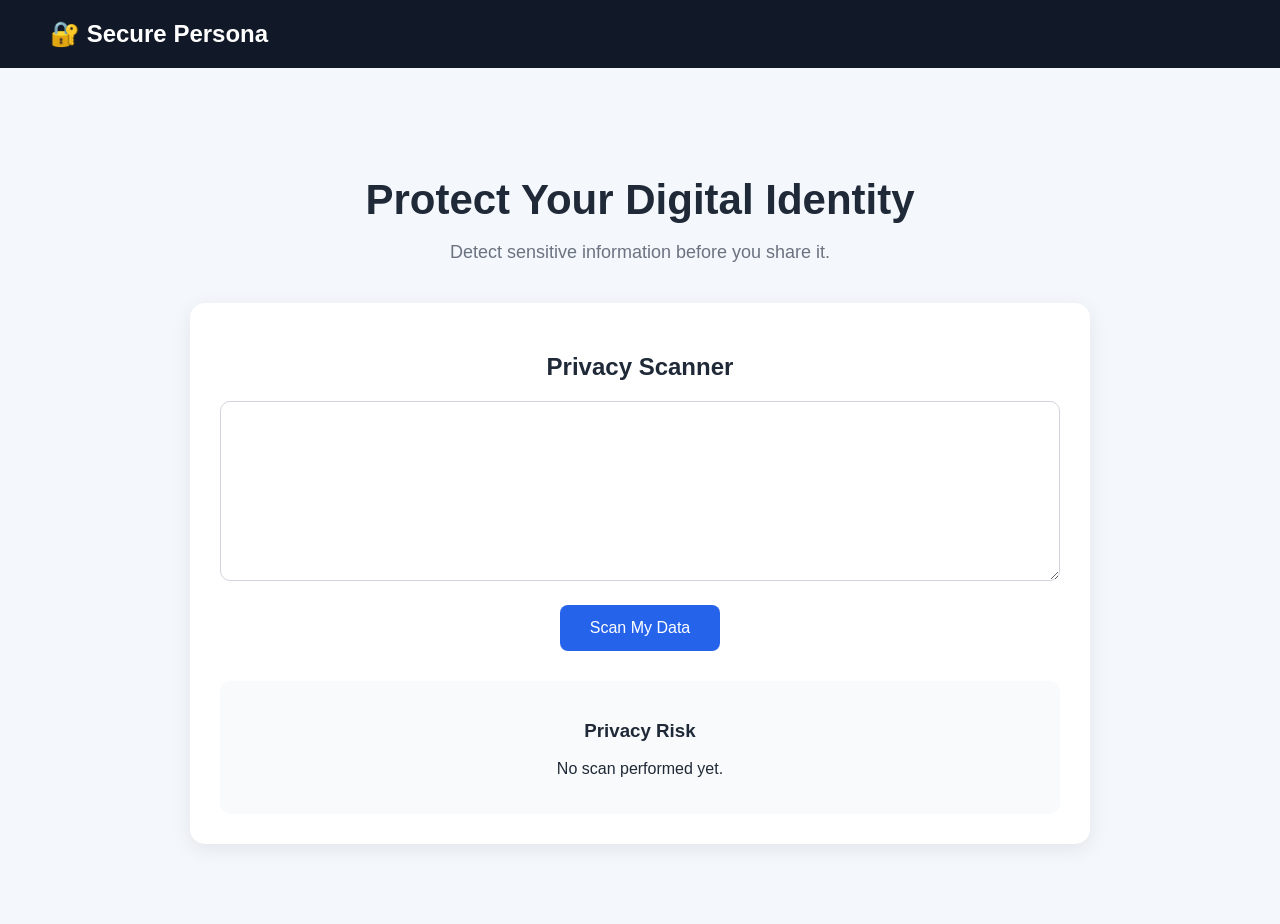
==== frontend/index.html @ 0c863239 "Initial project setup" ====
<!DOCTYPE html>
<html lang="en">
<head>
    <meta charset="UTF-8">
    <meta name="viewport" content="width=device-width, initial-scale=1.0">

    <title>Secure Persona</title>

    <style>
        body {
            margin: 0;
            font-family: Arial, sans-serif;
            background: #f4f7fb;
            color: #1f2937;
        }

        .navbar {
            background: #111827;
            color: white;
            padding: 20px 50px;
            font-size: 24px;
            font-weight: bold;
        }

        .container {
            max-width: 900px;
            margin: 60px auto;
            padding: 20px;
            text-align: center;
        }

        h1 {
            font-size: 42px;
            margin-bottom: 10px;
        }

        .subtitle {
            font-size: 18px;
            color: #6b7280;
            margin-bottom: 40px;
        }

        .scanner-box {
            background: white;
            padding: 30px;
            border-radius: 15px;
            box-shadow: 0 5px 20px rgba(0, 0, 0, 0.08);
        }

        textarea {
            width: 100%;
            height: 180px;
            padding: 15px;
            font-size: 16px;
            border: 1px solid #d1d5db;
            border-radius: 10px;
            resize: vertical;
            box-sizing: border-box;
        }

        button {
            margin-top: 20px;
            padding: 14px 30px;
            background: #2563eb;
            color: white;
            border: none;
            border-radius: 8px;
            font-size: 16px;
            cursor: pointer;
        }

        button:hover {
            background: #1d4ed8;
        }

        .result {
            margin-top: 30px;
            padding: 20px;
            background: #f9fafb;
            border-radius: 10px;
        }
    </style>
</head>

<body>

    <div class="navbar">
        🔐 Secure Persona
    </div>

    <div class="container">

        <h1>Protect Your Digital Identity</h1>

        <p class="subtitle">
            Detect sensitive information before you share it.
        </p>

        <div class="scanner-box">

            <h2>Privacy Scanner</h2>

            <textarea
                id="userText"
                placeholder="Enter text that you want to check...">
            </textarea>

            <br>

            <button onclick="scanText()">
                Scan My Data
            </button>

            <div class="result" id="result">
                <h3>Privacy Risk</h3>
                <p>No scan performed yet.</p>
            </div>

        </div>

    </div>

    <script>
        function scanText() {

            const text = document.getElementById("userText").value;

            if (text.trim() === "") {
                alert("Please enter some text first.");
                return;
            }

            document.getElementById("result").innerHTML = `
                <h3>Privacy Risk</h3>
                <p>Scanning your information...</p>
            `;
        }
    </script>

</body>
</html>
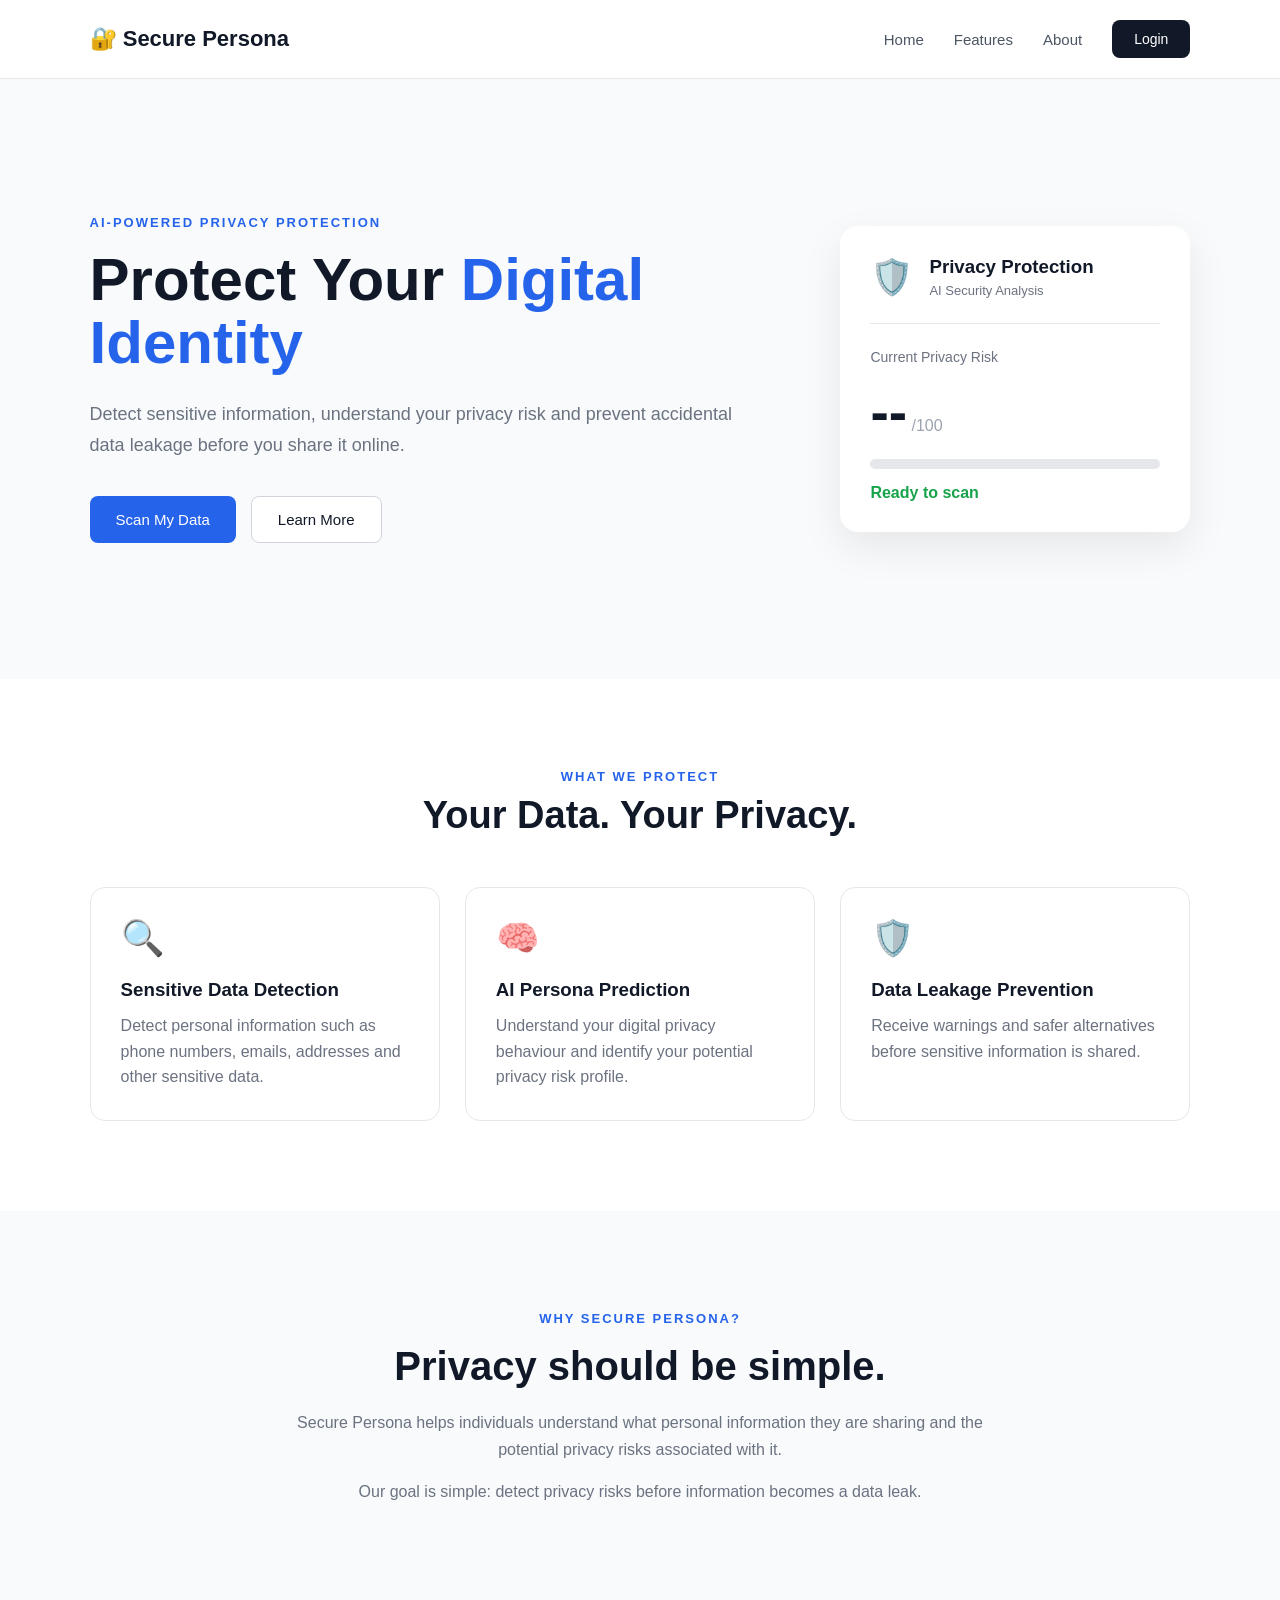
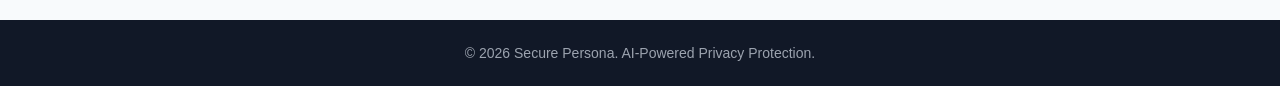
==== commit b4297ac2: "Working" ====
--- a/frontend/index.html
+++ b/frontend/index.html
@@ -1,141 +1,224 @@
 <!DOCTYPE html>
 <html lang="en">
+
 <head>
     <meta charset="UTF-8">
     <meta name="viewport" content="width=device-width, initial-scale=1.0">
 
-    <title>Secure Persona</title>
-
-    <style>
-        body {
-            margin: 0;
-            font-family: Arial, sans-serif;
-            background: #f4f7fb;
-            color: #1f2937;
-        }
-
-        .navbar {
-            background: #111827;
-            color: white;
-            padding: 20px 50px;
-            font-size: 24px;
-            font-weight: bold;
-        }
-
-        .container {
-            max-width: 900px;
-            margin: 60px auto;
-            padding: 20px;
-            text-align: center;
-        }
-
-        h1 {
-            font-size: 42px;
-            margin-bottom: 10px;
-        }
-
-        .subtitle {
-            font-size: 18px;
-            color: #6b7280;
-            margin-bottom: 40px;
-        }
-
-        .scanner-box {
-            background: white;
-            padding: 30px;
-            border-radius: 15px;
-            box-shadow: 0 5px 20px rgba(0, 0, 0, 0.08);
-        }
-
-        textarea {
-            width: 100%;
-            height: 180px;
-            padding: 15px;
-            font-size: 16px;
-            border: 1px solid #d1d5db;
-            border-radius: 10px;
-            resize: vertical;
-            box-sizing: border-box;
-        }
-
-        button {
-            margin-top: 20px;
-            padding: 14px 30px;
-            background: #2563eb;
-            color: white;
-            border: none;
-            border-radius: 8px;
-            font-size: 16px;
-            cursor: pointer;
-        }
-
-        button:hover {
-            background: #1d4ed8;
-        }
-
-        .result {
-            margin-top: 30px;
-            padding: 20px;
-            background: #f9fafb;
-            border-radius: 10px;
-        }
-    </style>
+    <title>Secure Persona | Privacy Protection</title>
+
+    <link rel="stylesheet" href="css/style.css">
 </head>
 
 <body>
 
-    <div class="navbar">
-        🔐 Secure Persona
-    </div>
-
-    <div class="container">
-
-        <h1>Protect Your Digital Identity</h1>
-
-        <p class="subtitle">
-            Detect sensitive information before you share it.
+    <!-- Navigation Bar -->
+    <header class="navbar">
+
+        <div class="logo">
+            🔐 Secure Persona
+        </div>
+
+        <nav>
+            <a href="#home">Home</a>
+            <a href="#features">Features</a>
+            <a href="#about">About</a>
+            <button class="login-btn" onclick="goToLogin()">
+                Login
+            </button>
+        </nav>
+
+    </header>
+
+
+    <!-- Hero Section -->
+    <section class="hero" id="home">
+
+        <div class="hero-content">
+
+            <p class="small-title">
+                AI-POWERED PRIVACY PROTECTION
+            </p>
+
+            <h1>
+                Protect Your
+                <span>Digital Identity</span>
+            </h1>
+
+            <p class="hero-text">
+                Detect sensitive information, understand your
+                privacy risk and prevent accidental data leakage
+                before you share it online.
+            </p>
+
+            <div class="hero-buttons">
+
+                <button class="primary-btn" onclick="startScanning()">
+                    Scan My Data
+                </button>
+
+                <button class="secondary-btn" onclick="learnMore()">
+                    Learn More
+                </button>
+
+            </div>
+
+        </div>
+
+
+        <!-- Privacy Card -->
+        <div class="privacy-card">
+
+            <div class="card-header">
+                <span>🛡️</span>
+                <div>
+                    <h3>Privacy Protection</h3>
+                    <p>AI Security Analysis</p>
+                </div>
+            </div>
+
+            <div class="risk-container">
+
+                <p>Current Privacy Risk</p>
+
+                <div class="risk-score">
+                    <strong>--</strong>
+                    <span>/100</span>
+                </div>
+
+                <div class="risk-bar">
+                    <div></div>
+                </div>
+
+                <p class="risk-status">
+                    Ready to scan
+                </p>
+
+            </div>
+
+        </div>
+
+    </section>
+
+
+    <!-- Features Section -->
+    <section class="features" id="features">
+
+        <div class="section-title">
+
+            <p>WHAT WE PROTECT</p>
+
+            <h2>
+                Your Data. Your Privacy.
+            </h2>
+
+        </div>
+
+
+        <div class="feature-container">
+
+            <div class="feature-card">
+
+                <div class="feature-icon">
+                    🔍
+                </div>
+
+                <h3>
+                    Sensitive Data Detection
+                </h3>
+
+                <p>
+                    Detect personal information such as
+                    phone numbers, emails, addresses and
+                    other sensitive data.
+                </p>
+
+            </div>
+
+
+            <div class="feature-card">
+
+                <div class="feature-icon">
+                    🧠
+                </div>
+
+                <h3>
+                    AI Persona Prediction
+                </h3>
+
+                <p>
+                    Understand your digital privacy behaviour
+                    and identify your potential privacy risk
+                    profile.
+                </p>
+
+            </div>
+
+
+            <div class="feature-card">
+
+                <div class="feature-icon">
+                    🛡️
+                </div>
+
+                <h3>
+                    Data Leakage Prevention
+                </h3>
+
+                <p>
+                    Receive warnings and safer alternatives
+                    before sensitive information is shared.
+                </p>
+
+            </div>
+
+        </div>
+
+    </section>
+
+
+    <!-- About Section -->
+    <section class="about" id="about">
+
+        <div>
+
+            <p class="small-title">
+                WHY SECURE PERSONA?
+            </p>
+
+            <h2>
+                Privacy should be simple.
+            </h2>
+
+            <p>
+                Secure Persona helps individuals understand
+                what personal information they are sharing
+                and the potential privacy risks associated
+                with it.
+            </p>
+
+            <p>
+                Our goal is simple: detect privacy risks
+                before information becomes a data leak.
+            </p>
+
+        </div>
+
+    </section>
+
+
+    <!-- Footer -->
+    <footer>
+
+        <p>
+            © 2026 Secure Persona. AI-Powered Privacy Protection.
         </p>
 
-        <div class="scanner-box">
-
-            <h2>Privacy Scanner</h2>
-
-            <textarea
-                id="userText"
-                placeholder="Enter text that you want to check...">
-            </textarea>
-
-            <br>
-
-            <button onclick="scanText()">
-                Scan My Data
-            </button>
-
-            <div class="result" id="result">
-                <h3>Privacy Risk</h3>
-                <p>No scan performed yet.</p>
-            </div>
-
-        </div>
-
-    </div>
-
-    <script>
-        function scanText() {
-
-            const text = document.getElementById("userText").value;
-
-            if (text.trim() === "") {
-                alert("Please enter some text first.");
-                return;
-            }
-
-            document.getElementById("result").innerHTML = `
-                <h3>Privacy Risk</h3>
-                <p>Scanning your information...</p>
-            `;
-        }
-    </script>
+    </footer>
+
+
+    <script src="js/script.js"></script>
 
 </body>
+
 </html>
--- a/frontend/css/style.css
+++ b/frontend/css/style.css
@@ -0,0 +1,343 @@
+* {
+    margin: 0;
+    padding: 0;
+    box-sizing: border-box;
+}
+
+
+body {
+    font-family: Arial, Helvetica, sans-serif;
+    background: #f8fafc;
+    color: #111827;
+}
+
+
+/* Navigation */
+
+.navbar {
+    width: 100%;
+    padding: 20px 7%;
+    display: flex;
+    justify-content: space-between;
+    align-items: center;
+    background: white;
+    border-bottom: 1px solid #e5e7eb;
+}
+
+
+.logo {
+    font-size: 22px;
+    font-weight: bold;
+    color: #111827;
+}
+
+
+nav {
+    display: flex;
+    align-items: center;
+    gap: 30px;
+}
+
+
+nav a {
+    text-decoration: none;
+    color: #4b5563;
+    font-size: 15px;
+}
+
+
+nav a:hover {
+    color: #2563eb;
+}
+
+
+.login-btn {
+    border: none;
+    background: #111827;
+    color: white;
+    padding: 11px 22px;
+    border-radius: 8px;
+    cursor: pointer;
+    font-size: 14px;
+}
+
+
+/* Hero */
+
+.hero {
+    min-height: 600px;
+    padding: 80px 7%;
+    display: flex;
+    align-items: center;
+    justify-content: space-between;
+    gap: 60px;
+}
+
+
+.hero-content {
+    max-width: 650px;
+}
+
+
+.small-title {
+    color: #2563eb;
+    font-size: 13px;
+    font-weight: bold;
+    letter-spacing: 2px;
+    margin-bottom: 18px;
+}
+
+
+.hero h1 {
+    font-size: 60px;
+    line-height: 1.05;
+    margin-bottom: 25px;
+}
+
+
+.hero h1 span {
+    color: #2563eb;
+}
+
+
+.hero-text {
+    font-size: 18px;
+    line-height: 1.7;
+    color: #6b7280;
+    margin-bottom: 35px;
+}
+
+
+.hero-buttons {
+    display: flex;
+    gap: 15px;
+}
+
+
+.primary-btn,
+.secondary-btn {
+    padding: 14px 26px;
+    border-radius: 8px;
+    font-size: 15px;
+    cursor: pointer;
+}
+
+
+.primary-btn {
+    background: #2563eb;
+    color: white;
+    border: none;
+}
+
+
+.primary-btn:hover {
+    background: #1d4ed8;
+}
+
+
+.secondary-btn {
+    background: white;
+    border: 1px solid #d1d5db;
+    color: #111827;
+}
+
+
+/* Privacy Card */
+
+.privacy-card {
+    width: 350px;
+    background: white;
+    padding: 30px;
+    border-radius: 18px;
+    box-shadow: 0 15px 40px rgba(0, 0, 0, 0.08);
+}
+
+
+.card-header {
+    display: flex;
+    align-items: center;
+    gap: 15px;
+    padding-bottom: 25px;
+    border-bottom: 1px solid #e5e7eb;
+}
+
+
+.card-header span {
+    font-size: 35px;
+}
+
+
+.card-header h3 {
+    margin-bottom: 5px;
+}
+
+
+.card-header p {
+    color: #6b7280;
+    font-size: 13px;
+}
+
+
+.risk-container {
+    padding-top: 25px;
+}
+
+
+.risk-container > p:first-child {
+    color: #6b7280;
+    font-size: 14px;
+}
+
+
+.risk-score {
+    margin: 15px 0;
+}
+
+
+.risk-score strong {
+    font-size: 55px;
+}
+
+
+.risk-score span {
+    color: #9ca3af;
+}
+
+
+.risk-bar {
+    width: 100%;
+    height: 10px;
+    background: #e5e7eb;
+    border-radius: 20px;
+    overflow: hidden;
+}
+
+
+.risk-bar div {
+    width: 0%;
+    height: 100%;
+    background: #2563eb;
+}
+
+
+.risk-status {
+    margin-top: 15px;
+    color: #16a34a;
+    font-weight: bold;
+}
+
+
+/* Features */
+
+.features {
+    padding: 90px 7%;
+    background: white;
+}
+
+
+.section-title {
+    text-align: center;
+    margin-bottom: 50px;
+}
+
+
+.section-title p {
+    color: #2563eb;
+    font-size: 13px;
+    font-weight: bold;
+    letter-spacing: 2px;
+    margin-bottom: 10px;
+}
+
+
+.section-title h2 {
+    font-size: 38px;
+}
+
+
+.feature-container {
+    display: grid;
+    grid-template-columns: repeat(3, 1fr);
+    gap: 25px;
+}
+
+
+.feature-card {
+    padding: 30px;
+    border: 1px solid #e5e7eb;
+    border-radius: 15px;
+}
+
+
+.feature-icon {
+    font-size: 35px;
+    margin-bottom: 20px;
+}
+
+
+.feature-card h3 {
+    margin-bottom: 12px;
+}
+
+
+.feature-card p {
+    color: #6b7280;
+    line-height: 1.6;
+}
+
+
+/* About */
+
+.about {
+    padding: 100px 15%;
+    text-align: center;
+}
+
+
+.about h2 {
+    font-size: 40px;
+    margin-bottom: 20px;
+}
+
+
+.about p:not(.small-title) {
+    max-width: 700px;
+    margin: 15px auto;
+    color: #6b7280;
+    line-height: 1.7;
+}
+
+
+/* Footer */
+
+footer {
+    padding: 25px;
+    text-align: center;
+    background: #111827;
+    color: #9ca3af;
+    font-size: 14px;
+}
+
+
+/* Responsive */
+
+@media (max-width: 900px) {
+
+    .hero {
+        flex-direction: column;
+        text-align: center;
+    }
+
+    .hero-buttons {
+        justify-content: center;
+    }
+
+    .feature-container {
+        grid-template-columns: 1fr;
+    }
+
+    nav a {
+        display: none;
+    }
+
+}
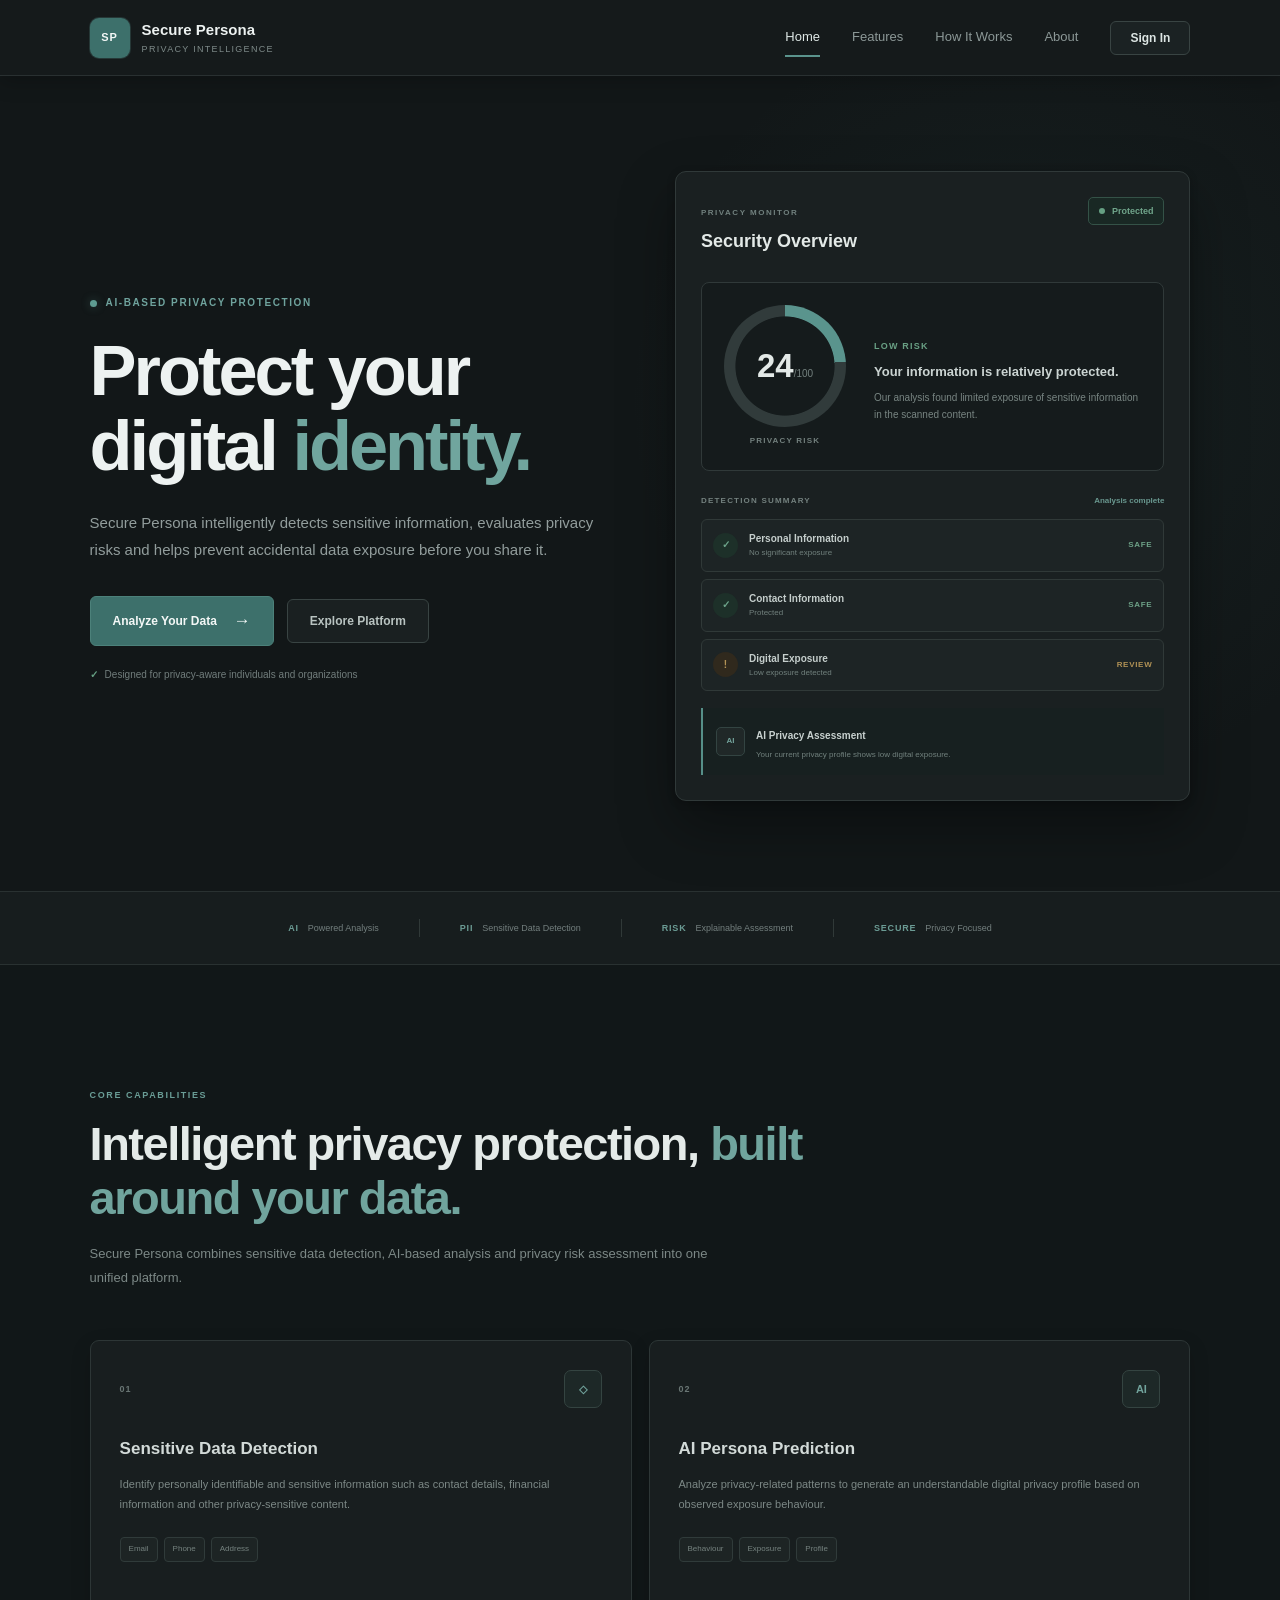
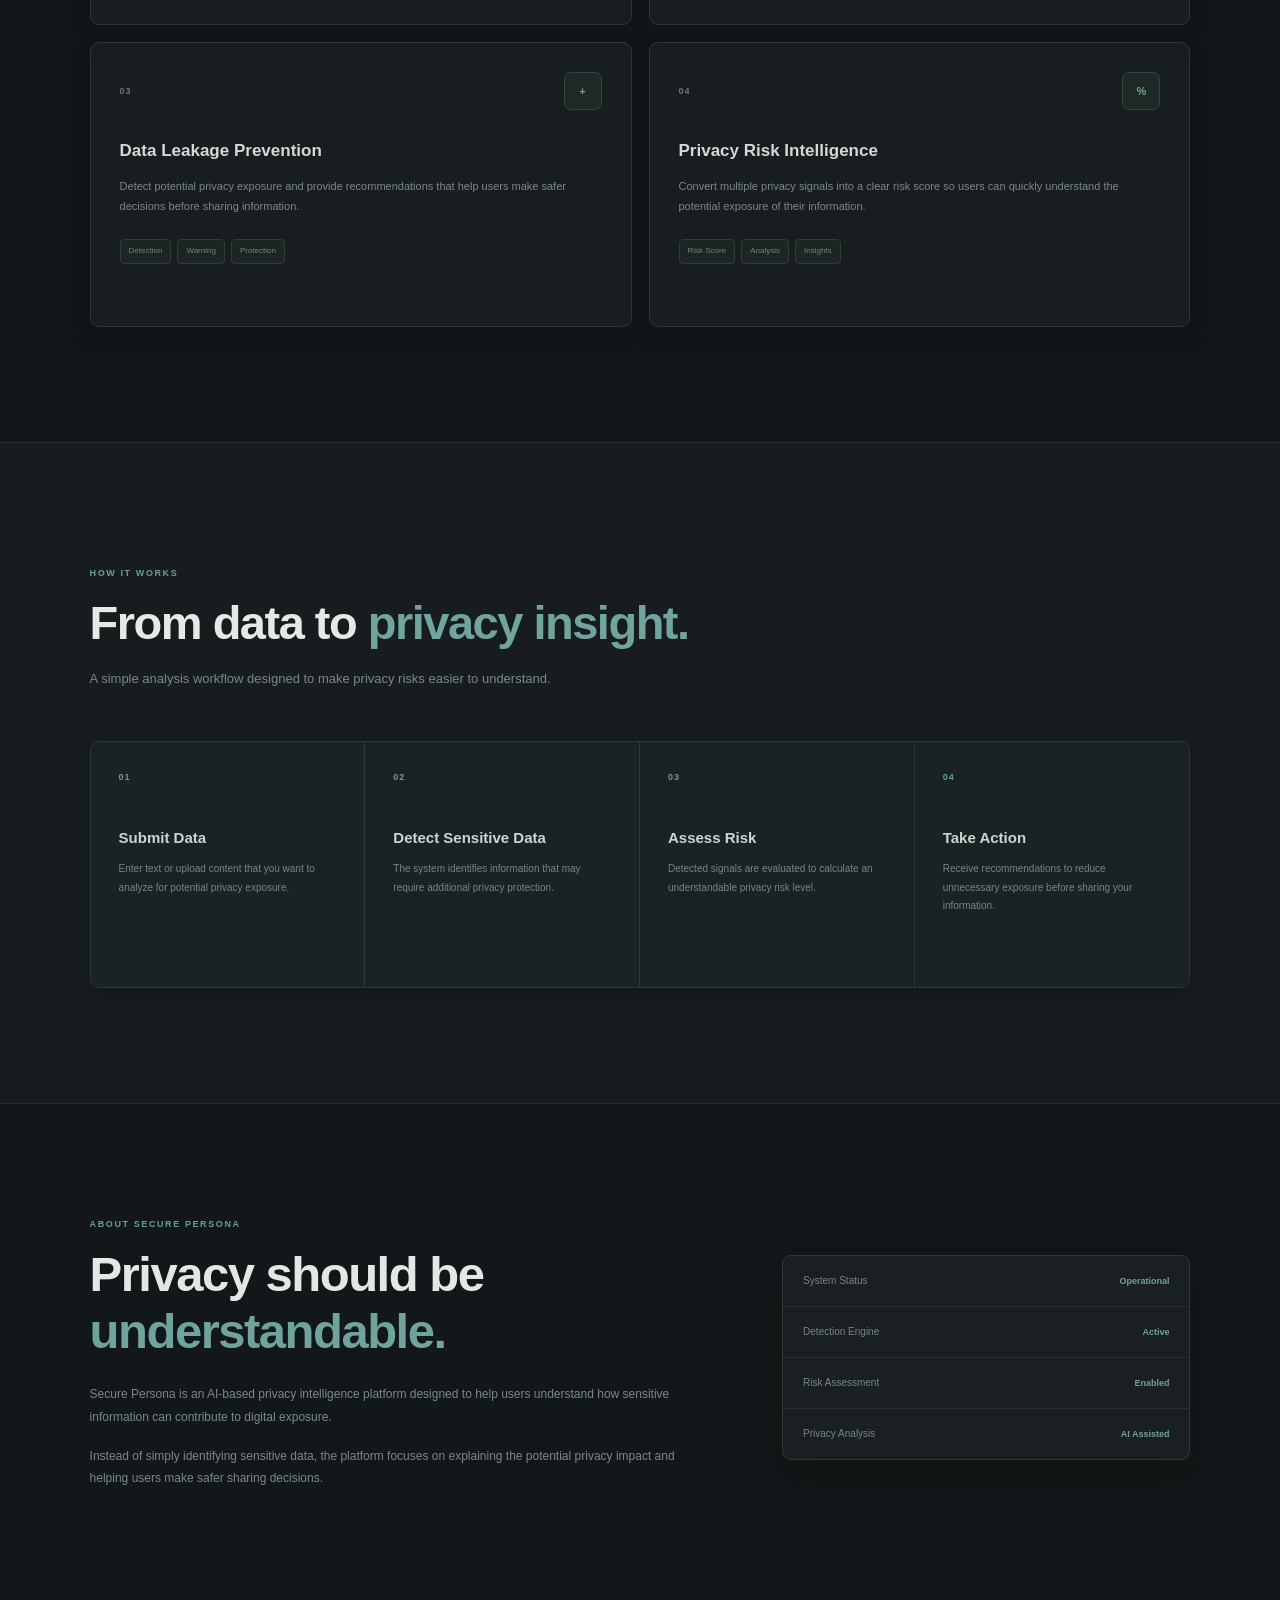
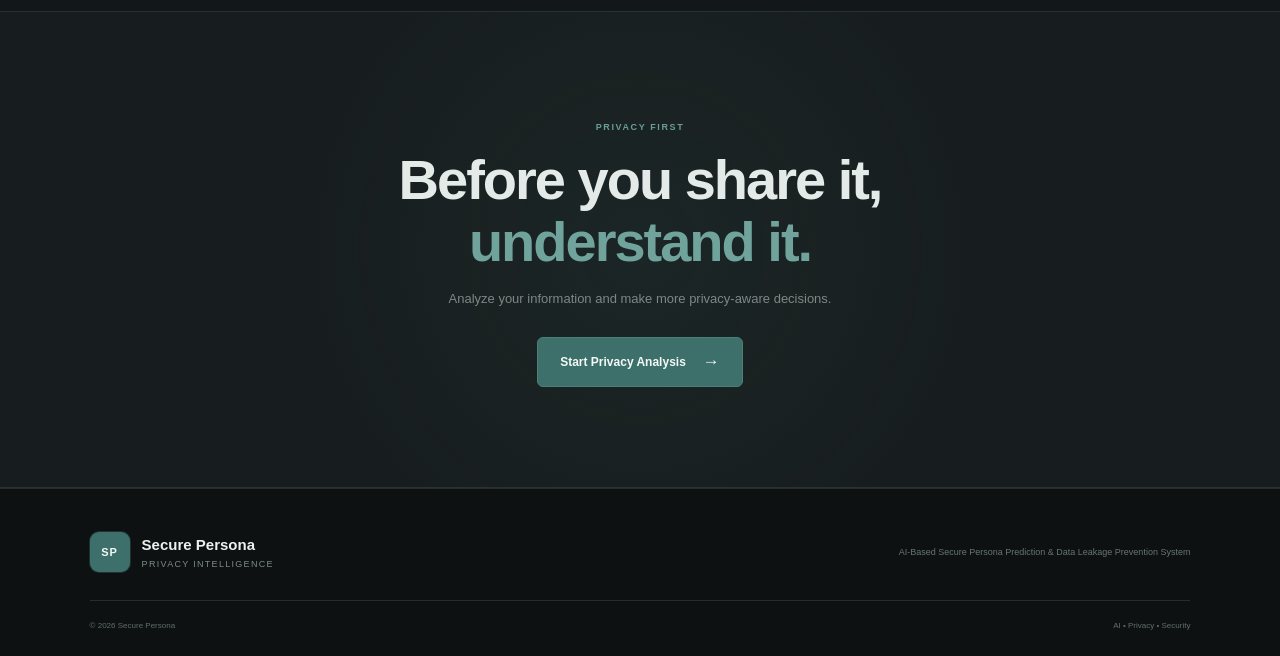
==== commit d8cfb034: "Build privacy risk detection engine" ====
--- a/frontend/index.html
+++ b/frontend/index.html
@@ -5,215 +5,767 @@
     <meta charset="UTF-8">
     <meta name="viewport" content="width=device-width, initial-scale=1.0">
 
-    <title>Secure Persona | Privacy Protection</title>
+    <title>Secure Persona | Privacy Risk Detection</title>
 
     <link rel="stylesheet" href="css/style.css">
 </head>
 
 <body>
 
-    <!-- Navigation Bar -->
+    <!-- NAVIGATION -->
+
     <header class="navbar">
 
-        <div class="logo">
-            🔐 Secure Persona
+        <div class="brand">
+            <div class="brand-mark">SP</div>
+
+            <div class="brand-text">
+                <strong>Secure Persona</strong>
+                <span>Privacy Intelligence</span>
+            </div>
         </div>
 
-        <nav>
-            <a href="#home">Home</a>
+        <nav class="nav-links">
+
+            <a href="#home" class="active">Home</a>
             <a href="#features">Features</a>
+            <a href="#how-it-works">How It Works</a>
             <a href="#about">About</a>
-            <button class="login-btn" onclick="goToLogin()">
-                Login
+
+            <button class="nav-login" onclick="goToLogin()">
+                Sign In
             </button>
+
         </nav>
 
     </header>
 
 
-    <!-- Hero Section -->
-    <section class="hero" id="home">
-
-        <div class="hero-content">
-
-            <p class="small-title">
-                AI-POWERED PRIVACY PROTECTION
+    <!-- HERO SECTION -->
+
+    <main>
+
+        <section class="hero" id="home">
+
+            <div class="hero-content">
+
+                <div class="eyebrow">
+                    <span class="eyebrow-dot"></span>
+                    AI-BASED PRIVACY PROTECTION
+                </div>
+
+                <h1>
+                    Protect your digital
+                    <span>identity.</span>
+                </h1>
+
+                <p class="hero-text">
+
+                    Secure Persona intelligently detects sensitive
+                    information, evaluates privacy risks and helps
+                    prevent accidental data exposure before you share it.
+
+                </p>
+
+                <div class="hero-actions">
+
+                    <button class="primary-button" onclick="startScanning()">
+                        Analyze Your Data
+                        <span>→</span>
+                    </button>
+
+                    <button class="secondary-button" onclick="learnMore()">
+                        Explore Platform
+                    </button>
+
+                </div>
+
+                <div class="hero-note">
+
+                    <span>✓</span>
+                    Designed for privacy-aware individuals and organizations
+
+                </div>
+
+            </div>
+
+
+            <!-- DASHBOARD PREVIEW -->
+
+            <div class="dashboard-container">
+
+                <div class="dashboard">
+
+                    <div class="dashboard-header">
+
+                        <div class="dashboard-title">
+
+                            <span class="small-label">
+                                PRIVACY MONITOR
+                            </span>
+
+                            <h3>
+                                Security Overview
+                            </h3>
+
+                        </div>
+
+                        <div class="protected-badge">
+                            <span></span>
+                            Protected
+                        </div>
+
+                    </div>
+
+
+                    <!-- RISK SCORE -->
+
+                    <div class="risk-section">
+
+                        <div class="risk-score">
+
+                            <div class="score-ring">
+
+                                <div class="score-center">
+
+                                    <strong>24</strong>
+
+                                    <span>/100</span>
+
+                                </div>
+
+                            </div>
+
+                            <span class="score-label">
+                                PRIVACY RISK
+                            </span>
+
+                        </div>
+
+
+                        <div class="risk-details">
+
+                            <span class="risk-status">
+                                LOW RISK
+                            </span>
+
+                            <h4>
+                                Your information is relatively protected.
+                            </h4>
+
+                            <p>
+                                Our analysis found limited exposure of
+                                sensitive information in the scanned content.
+                            </p>
+
+                        </div>
+
+                    </div>
+
+
+                    <!-- ANALYSIS -->
+
+                    <div class="analysis-header">
+
+                        <span>
+                            DETECTION SUMMARY
+                        </span>
+
+                        <span class="analysis-status">
+                            Analysis complete
+                        </span>
+
+                    </div>
+
+
+                    <div class="analysis-list">
+
+                        <div class="analysis-item">
+
+                            <div class="analysis-icon">
+                                ✓
+                            </div>
+
+                            <div class="analysis-info">
+
+                                <strong>
+                                    Personal Information
+                                </strong>
+
+                                <span>
+                                    No significant exposure
+                                </span>
+
+                            </div>
+
+                            <span class="safe-label">
+                                SAFE
+                            </span>
+
+                        </div>
+
+
+                        <div class="analysis-item">
+
+                            <div class="analysis-icon">
+                                ✓
+                            </div>
+
+                            <div class="analysis-info">
+
+                                <strong>
+                                    Contact Information
+                                </strong>
+
+                                <span>
+                                    Protected
+                                </span>
+
+                            </div>
+
+                            <span class="safe-label">
+                                SAFE
+                            </span>
+
+                        </div>
+
+
+                        <div class="analysis-item warning-item">
+
+                            <div class="analysis-icon warning-icon">
+                                !
+                            </div>
+
+                            <div class="analysis-info">
+
+                                <strong>
+                                    Digital Exposure
+                                </strong>
+
+                                <span>
+                                    Low exposure detected
+                                </span>
+
+                            </div>
+
+                            <span class="warning-label">
+                                REVIEW
+                            </span>
+
+                        </div>
+
+                    </div>
+
+
+                    <!-- AI ASSESSMENT -->
+
+                    <div class="ai-assessment">
+
+                        <div class="ai-symbol">
+                            AI
+                        </div>
+
+                        <div>
+
+                            <strong>
+                                AI Privacy Assessment
+                            </strong>
+
+                            <p>
+                                Your current privacy profile shows
+                                low digital exposure.
+                            </p>
+
+                        </div>
+
+                    </div>
+
+                </div>
+
+            </div>
+
+        </section>
+
+
+        <!-- TRUST BAR -->
+
+        <section class="trust-section">
+
+            <div class="trust-item">
+
+                <strong>AI</strong>
+                <span>Powered Analysis</span>
+
+            </div>
+
+            <div class="trust-line"></div>
+
+            <div class="trust-item">
+
+                <strong>PII</strong>
+                <span>Sensitive Data Detection</span>
+
+            </div>
+
+            <div class="trust-line"></div>
+
+            <div class="trust-item">
+
+                <strong>RISK</strong>
+                <span>Explainable Assessment</span>
+
+            </div>
+
+            <div class="trust-line"></div>
+
+            <div class="trust-item">
+
+                <strong>SECURE</strong>
+                <span>Privacy Focused</span>
+
+            </div>
+
+        </section>
+
+
+        <!-- FEATURES -->
+
+        <section class="features-section" id="features">
+
+            <div class="section-heading">
+
+                <span class="section-label">
+                    CORE CAPABILITIES
+                </span>
+
+                <h2>
+                    Intelligent privacy protection,
+                    <span>built around your data.</span>
+                </h2>
+
+                <p>
+                    Secure Persona combines sensitive data detection,
+                    AI-based analysis and privacy risk assessment into
+                    one unified platform.
+                </p>
+
+            </div>
+
+
+            <div class="feature-grid">
+
+
+                <article class="feature-card">
+
+                    <div class="feature-top">
+
+                        <span class="feature-number">
+                            01
+                        </span>
+
+                        <div class="feature-icon">
+                            ◇
+                        </div>
+
+                    </div>
+
+                    <h3>
+                        Sensitive Data Detection
+                    </h3>
+
+                    <p>
+                        Identify personally identifiable and sensitive
+                        information such as contact details, financial
+                        information and other privacy-sensitive content.
+                    </p>
+
+                    <div class="feature-tags">
+
+                        <span>Email</span>
+                        <span>Phone</span>
+                        <span>Address</span>
+
+                    </div>
+
+                </article>
+
+
+                <article class="feature-card">
+
+                    <div class="feature-top">
+
+                        <span class="feature-number">
+                            02
+                        </span>
+
+                        <div class="feature-icon">
+                            AI
+                        </div>
+
+                    </div>
+
+                    <h3>
+                        AI Persona Prediction
+                    </h3>
+
+                    <p>
+                        Analyze privacy-related patterns to generate
+                        an understandable digital privacy profile
+                        based on observed exposure behaviour.
+                    </p>
+
+                    <div class="feature-tags">
+
+                        <span>Behaviour</span>
+                        <span>Exposure</span>
+                        <span>Profile</span>
+
+                    </div>
+
+                </article>
+
+
+                <article class="feature-card">
+
+                    <div class="feature-top">
+
+                        <span class="feature-number">
+                            03
+                        </span>
+
+                        <div class="feature-icon">
+                            +
+                        </div>
+
+                    </div>
+
+                    <h3>
+                        Data Leakage Prevention
+                    </h3>
+
+                    <p>
+                        Detect potential privacy exposure and provide
+                        recommendations that help users make safer
+                        decisions before sharing information.
+                    </p>
+
+                    <div class="feature-tags">
+
+                        <span>Detection</span>
+                        <span>Warning</span>
+                        <span>Protection</span>
+
+                    </div>
+
+                </article>
+
+
+                <article class="feature-card">
+
+                    <div class="feature-top">
+
+                        <span class="feature-number">
+                            04
+                        </span>
+
+                        <div class="feature-icon">
+                            %
+                        </div>
+
+                    </div>
+
+                    <h3>
+                        Privacy Risk Intelligence
+                    </h3>
+
+                    <p>
+                        Convert multiple privacy signals into a clear
+                        risk score so users can quickly understand
+                        the potential exposure of their information.
+                    </p>
+
+                    <div class="feature-tags">
+
+                        <span>Risk Score</span>
+                        <span>Analysis</span>
+                        <span>Insights</span>
+
+                    </div>
+
+                </article>
+
+            </div>
+
+        </section>
+
+
+        <!-- HOW IT WORKS -->
+
+        <section class="process-section" id="how-it-works">
+
+            <div class="section-heading">
+
+                <span class="section-label">
+                    HOW IT WORKS
+                </span>
+
+                <h2>
+                    From data to
+                    <span>privacy insight.</span>
+                </h2>
+
+                <p>
+                    A simple analysis workflow designed to make
+                    privacy risks easier to understand.
+                </p>
+
+            </div>
+
+
+            <div class="process-grid">
+
+                <div class="process-card">
+
+                    <span class="process-number">
+                        01
+                    </span>
+
+                    <h3>
+                        Submit Data
+                    </h3>
+
+                    <p>
+                        Enter text or upload content that you want
+                        to analyze for potential privacy exposure.
+                    </p>
+
+                </div>
+
+
+                <div class="process-card">
+
+                    <span class="process-number">
+                        02
+                    </span>
+
+                    <h3>
+                        Detect Sensitive Data
+                    </h3>
+
+                    <p>
+                        The system identifies information that may
+                        require additional privacy protection.
+                    </p>
+
+                </div>
+
+
+                <div class="process-card">
+
+                    <span class="process-number">
+                        03
+                    </span>
+
+                    <h3>
+                        Assess Risk
+                    </h3>
+
+                    <p>
+                        Detected signals are evaluated to calculate
+                        an understandable privacy risk level.
+                    </p>
+
+                </div>
+
+
+                <div class="process-card">
+
+                    <span class="process-number">
+                        04
+                    </span>
+
+                    <h3>
+                        Take Action
+                    </h3>
+
+                    <p>
+                        Receive recommendations to reduce unnecessary
+                        exposure before sharing your information.
+                    </p>
+
+                </div>
+
+            </div>
+
+        </section>
+
+
+        <!-- ABOUT -->
+
+        <section class="about-section" id="about">
+
+            <div class="about-content">
+
+                <span class="section-label">
+                    ABOUT SECURE PERSONA
+                </span>
+
+                <h2>
+                    Privacy should be
+                    <span>understandable.</span>
+                </h2>
+
+                <p>
+                    Secure Persona is an AI-based privacy intelligence
+                    platform designed to help users understand how
+                    sensitive information can contribute to digital
+                    exposure.
+                </p>
+
+                <p>
+                    Instead of simply identifying sensitive data,
+                    the platform focuses on explaining the potential
+                    privacy impact and helping users make safer
+                    sharing decisions.
+                </p>
+
+            </div>
+
+
+            <div class="about-panel">
+
+                <div class="panel-row">
+
+                    <span>
+                        System Status
+                    </span>
+
+                    <strong>
+                        Operational
+                    </strong>
+
+                </div>
+
+                <div class="panel-row">
+
+                    <span>
+                        Detection Engine
+                    </span>
+
+                    <strong>
+                        Active
+                    </strong>
+
+                </div>
+
+                <div class="panel-row">
+
+                    <span>
+                        Risk Assessment
+                    </span>
+
+                    <strong>
+                        Enabled
+                    </strong>
+
+                </div>
+
+                <div class="panel-row">
+
+                    <span>
+                        Privacy Analysis
+                    </span>
+
+                    <strong>
+                        AI Assisted
+                    </strong>
+
+                </div>
+
+            </div>
+
+        </section>
+
+
+        <!-- CTA -->
+
+        <section class="cta-section">
+
+            <div class="cta-content">
+
+                <span class="section-label">
+                    PRIVACY FIRST
+                </span>
+
+                <h2>
+                    Before you share it,
+                    <span>understand it.</span>
+                </h2>
+
+                <p>
+                    Analyze your information and make more
+                    privacy-aware decisions.
+                </p>
+
+                <button class="primary-button" onclick="startScanning()">
+                    Start Privacy Analysis
+                    <span>→</span>
+                </button>
+
+            </div>
+
+        </section>
+
+    </main>
+
+
+    <!-- FOOTER -->
+
+    <footer class="footer">
+
+        <div class="footer-main">
+
+            <div class="brand">
+
+                <div class="brand-mark">
+                    SP
+                </div>
+
+                <div class="brand-text">
+
+                    <strong>
+                        Secure Persona
+                    </strong>
+
+                    <span>
+                        Privacy Intelligence
+                    </span>
+
+                </div>
+
+            </div>
+
+
+            <p>
+                AI-Based Secure Persona Prediction &
+                Data Leakage Prevention System
             </p>
 
-            <h1>
-                Protect Your
-                <span>Digital Identity</span>
-            </h1>
-
-            <p class="hero-text">
-                Detect sensitive information, understand your
-                privacy risk and prevent accidental data leakage
-                before you share it online.
-            </p>
-
-            <div class="hero-buttons">
-
-                <button class="primary-btn" onclick="startScanning()">
-                    Scan My Data
-                </button>
-
-                <button class="secondary-btn" onclick="learnMore()">
-                    Learn More
-                </button>
-
-            </div>
-
         </div>
 
 
-        <!-- Privacy Card -->
-        <div class="privacy-card">
-
-            <div class="card-header">
-                <span>🛡️</span>
-                <div>
-                    <h3>Privacy Protection</h3>
-                    <p>AI Security Analysis</p>
-                </div>
-            </div>
-
-            <div class="risk-container">
-
-                <p>Current Privacy Risk</p>
-
-                <div class="risk-score">
-                    <strong>--</strong>
-                    <span>/100</span>
-                </div>
-
-                <div class="risk-bar">
-                    <div></div>
-                </div>
-
-                <p class="risk-status">
-                    Ready to scan
-                </p>
-
-            </div>
+        <div class="footer-bottom">
+
+            <span>
+                © 2026 Secure Persona
+            </span>
+
+            <span>
+                AI • Privacy • Security
+            </span>
 
         </div>
 
-    </section>
-
-
-    <!-- Features Section -->
-    <section class="features" id="features">
-
-        <div class="section-title">
-
-            <p>WHAT WE PROTECT</p>
-
-            <h2>
-                Your Data. Your Privacy.
-            </h2>
-
-        </div>
-
-
-        <div class="feature-container">
-
-            <div class="feature-card">
-
-                <div class="feature-icon">
-                    🔍
-                </div>
-
-                <h3>
-                    Sensitive Data Detection
-                </h3>
-
-                <p>
-                    Detect personal information such as
-                    phone numbers, emails, addresses and
-                    other sensitive data.
-                </p>
-
-            </div>
-
-
-            <div class="feature-card">
-
-                <div class="feature-icon">
-                    🧠
-                </div>
-
-                <h3>
-                    AI Persona Prediction
-                </h3>
-
-                <p>
-                    Understand your digital privacy behaviour
-                    and identify your potential privacy risk
-                    profile.
-                </p>
-
-            </div>
-
-
-            <div class="feature-card">
-
-                <div class="feature-icon">
-                    🛡️
-                </div>
-
-                <h3>
-                    Data Leakage Prevention
-                </h3>
-
-                <p>
-                    Receive warnings and safer alternatives
-                    before sensitive information is shared.
-                </p>
-
-            </div>
-
-        </div>
-
-    </section>
-
-
-    <!-- About Section -->
-    <section class="about" id="about">
-
-        <div>
-
-            <p class="small-title">
-                WHY SECURE PERSONA?
-            </p>
-
-            <h2>
-                Privacy should be simple.
-            </h2>
-
-            <p>
-                Secure Persona helps individuals understand
-                what personal information they are sharing
-                and the potential privacy risks associated
-                with it.
-            </p>
-
-            <p>
-                Our goal is simple: detect privacy risks
-                before information becomes a data leak.
-            </p>
-
-        </div>
-
-    </section>
-
-
-    <!-- Footer -->
-    <footer>
-
-        <p>
-            © 2026 Secure Persona. AI-Powered Privacy Protection.
-        </p>
-
     </footer>
 
 
--- a/frontend/css/style.css
+++ b/frontend/css/style.css
@@ -1,343 +1,1419 @@
+/* =========================================================
+   SECURE PERSONA
+   Dark Premium Cybersecurity Theme
+   ========================================================= */
+
 * {
     margin: 0;
     padding: 0;
     box-sizing: border-box;
 }
 
+html {
+    scroll-behavior: smooth;
+}
 
 body {
-    font-family: Arial, Helvetica, sans-serif;
-    background: #f8fafc;
-    color: #111827;
-}
-
-
-/* Navigation */
+    font-family: "Segoe UI", Arial, sans-serif;
+    background: #111516;
+    color: #e7eceb;
+    line-height: 1.6;
+    overflow-x: hidden;
+}
+
+button,
+a {
+    font-family: inherit;
+}
+
+button {
+    cursor: pointer;
+}
+
+a {
+    text-decoration: none;
+    color: inherit;
+}
+
+
+/* =========================================================
+   NAVBAR
+   ========================================================= */
 
 .navbar {
-    width: 100%;
-    padding: 20px 7%;
-    display: flex;
+    position: sticky;
+    top: 0;
+    z-index: 1000;
+
+    height: 76px;
+
+    display: flex;
+    align-items: center;
     justify-content: space-between;
-    align-items: center;
-    background: white;
-    border-bottom: 1px solid #e5e7eb;
-}
-
-
-.logo {
-    font-size: 22px;
-    font-weight: bold;
-    color: #111827;
-}
-
-
-nav {
-    display: flex;
-    align-items: center;
-    gap: 30px;
-}
-
-
-nav a {
-    text-decoration: none;
-    color: #4b5563;
+
+    padding: 0 7%;
+
+    background: #151a1b;
+
+    border-bottom: 1px solid #293031;
+
+    box-shadow: 0 4px 20px rgba(0, 0, 0, 0.25);
+}
+
+
+/* BRAND */
+
+.brand {
+    display: flex;
+    align-items: center;
+    gap: 12px;
+}
+
+.brand-mark {
+    width: 40px;
+    height: 40px;
+
+    display: flex;
+    align-items: center;
+    justify-content: center;
+
+    border-radius: 9px;
+
+    background: #3d706b;
+
+    color: #f3f7f6;
+
+    font-size: 11px;
+    font-weight: 700;
+
+    letter-spacing: 1px;
+
+    box-shadow: 0 0 0 1px rgba(90, 145, 138, 0.25);
+}
+
+.brand-text {
+    display: flex;
+    flex-direction: column;
+}
+
+.brand-text strong {
+    color: #edf2f1;
+
     font-size: 15px;
-}
-
-
-nav a:hover {
-    color: #2563eb;
-}
-
-
-.login-btn {
-    border: none;
-    background: #111827;
-    color: white;
-    padding: 11px 22px;
-    border-radius: 8px;
-    cursor: pointer;
-    font-size: 14px;
-}
-
-
-/* Hero */
+    font-weight: 650;
+}
+
+.brand-text span {
+    color: #7e8a89;
+
+    font-size: 9px;
+    letter-spacing: 1.3px;
+
+    text-transform: uppercase;
+}
+
+
+/* NAVIGATION */
+
+.nav-links {
+    display: flex;
+    align-items: center;
+
+    gap: 32px;
+}
+
+.nav-links a {
+    position: relative;
+
+    color: #8c9897;
+
+    font-size: 13px;
+    font-weight: 500;
+
+    transition: 0.2s ease;
+}
+
+.nav-links a:hover,
+.nav-links a.active {
+    color: #dfe8e6;
+}
+
+.nav-links a.active::after {
+    content: "";
+
+    position: absolute;
+
+    left: 0;
+    right: 0;
+    bottom: -9px;
+
+    height: 2px;
+
+    background: #5b948d;
+}
+
+
+/* SIGN IN */
+
+.nav-login {
+    padding: 9px 19px;
+
+    border: 1px solid #394443;
+    border-radius: 6px;
+
+    background: #1b2223;
+
+    color: #dce5e3;
+
+    font-size: 12px;
+    font-weight: 600;
+
+    transition: 0.2s ease;
+}
+
+.nav-login:hover {
+    background: #24302f;
+
+    border-color: #526763;
+}
+
+
+/* =========================================================
+   HERO
+   ========================================================= */
 
 .hero {
-    min-height: 600px;
-    padding: 80px 7%;
-    display: flex;
-    align-items: center;
-    justify-content: space-between;
-    gap: 60px;
-}
-
+    min-height: 680px;
+
+    display: grid;
+
+    grid-template-columns: 1fr 1fr;
+
+    align-items: center;
+
+    gap: 70px;
+
+    padding: 95px 7% 90px;
+
+    background:
+        radial-gradient(
+            circle at 80% 40%,
+            rgba(62, 112, 107, 0.10),
+            transparent 35%
+        ),
+        #121718;
+}
+
+
+/* HERO CONTENT */
 
 .hero-content {
     max-width: 650px;
 }
 
 
-.small-title {
-    color: #2563eb;
+/* EYEBROW */
+
+.eyebrow {
+    display: inline-flex;
+    align-items: center;
+
+    gap: 9px;
+
+    margin-bottom: 23px;
+
+    color: #6fa39d;
+
+    font-size: 10px;
+    font-weight: 700;
+
+    letter-spacing: 1.6px;
+}
+
+.eyebrow-dot {
+    width: 7px;
+    height: 7px;
+
+    border-radius: 50%;
+
+    background: #5e9b91;
+
+    box-shadow: 0 0 10px rgba(94, 155, 145, 0.4);
+}
+
+
+/* HERO HEADING */
+
+.hero h1 {
+    max-width: 650px;
+
+    margin-bottom: 25px;
+
+    color: #edf2f1;
+
+    font-size: clamp(48px, 5.5vw, 72px);
+
+    line-height: 1.06;
+
+    font-weight: 650;
+
+    letter-spacing: -3px;
+}
+
+.hero h1 span {
+    color: #70a59e;
+}
+
+
+/* HERO TEXT */
+
+.hero-text {
+    max-width: 585px;
+
+    margin-bottom: 32px;
+
+    color: #929d9c;
+
+    font-size: 15px;
+
+    line-height: 1.85;
+}
+
+
+/* HERO BUTTONS */
+
+.hero-actions {
+    display: flex;
+    align-items: center;
+
+    gap: 13px;
+
+    margin-bottom: 21px;
+}
+
+.primary-button {
+    display: inline-flex;
+    align-items: center;
+    justify-content: center;
+
+    gap: 17px;
+
+    padding: 14px 22px;
+
+    border: 1px solid #4c817a;
+    border-radius: 6px;
+
+    background: #3d706b;
+
+    color: #f4f8f7;
+
+    font-size: 12px;
+    font-weight: 600;
+
+    transition: 0.25s ease;
+}
+
+.primary-button:hover {
+    background: #4b827b;
+
+    transform: translateY(-2px);
+
+    box-shadow: 0 10px 25px rgba(52, 104, 98, 0.25);
+}
+
+.primary-button span {
+    font-size: 17px;
+}
+
+.secondary-button {
+    padding: 14px 22px;
+
+    border: 1px solid #394443;
+    border-radius: 6px;
+
+    background: #1a2021;
+
+    color: #b9c3c1;
+
+    font-size: 12px;
+    font-weight: 600;
+
+    transition: 0.2s ease;
+}
+
+.secondary-button:hover {
+    background: #222a2a;
+
+    border-color: #526360;
+}
+
+
+/* HERO NOTE */
+
+.hero-note {
+    display: flex;
+    align-items: center;
+
+    gap: 7px;
+
+    color: #717d7c;
+
+    font-size: 10px;
+}
+
+.hero-note span {
+    color: #66a083;
+
+    font-weight: 700;
+}
+
+
+/* =========================================================
+   DASHBOARD
+   ========================================================= */
+
+.dashboard-container {
+    display: flex;
+    justify-content: center;
+}
+
+.dashboard {
+    width: 100%;
+    max-width: 540px;
+
+    padding: 25px;
+
+    background: #1a2021;
+
+    border: 1px solid #303939;
+
+    border-radius: 11px;
+
+    box-shadow:
+        0 25px 55px rgba(0, 0, 0, 0.35),
+        0 2px 8px rgba(0, 0, 0, 0.2);
+}
+
+
+/* DASHBOARD HEADER */
+
+.dashboard-header {
+    display: flex;
+    align-items: flex-start;
+    justify-content: space-between;
+
+    margin-bottom: 27px;
+}
+
+.small-label {
+    color: #71807e;
+
+    font-size: 8px;
+    font-weight: 700;
+
+    letter-spacing: 1.5px;
+}
+
+.dashboard-title h3 {
+    margin-top: 4px;
+
+    color: #e3e9e7;
+
+    font-size: 18px;
+    font-weight: 600;
+}
+
+.protected-badge {
+    display: flex;
+    align-items: center;
+
+    gap: 7px;
+
+    padding: 6px 10px;
+
+    border: 1px solid #345247;
+    border-radius: 5px;
+
+    background: #192824;
+
+    color: #70a58b;
+
+    font-size: 9px;
+    font-weight: 600;
+}
+
+.protected-badge span {
+    width: 6px;
+    height: 6px;
+
+    border-radius: 50%;
+
+    background: #66a083;
+}
+
+
+/* =========================================================
+   RISK SECTION
+   ========================================================= */
+
+.risk-section {
+    display: flex;
+    align-items: center;
+
+    gap: 28px;
+
+    padding: 22px;
+
+    margin-bottom: 24px;
+
+    border: 1px solid #303939;
+
+    border-radius: 8px;
+
+    background: #151b1c;
+}
+
+
+/* SCORE */
+
+.risk-score {
+    display: flex;
+    flex-direction: column;
+    align-items: center;
+
+    flex-shrink: 0;
+}
+
+.score-ring {
+    width: 122px;
+    height: 122px;
+
+    display: flex;
+    align-items: center;
+    justify-content: center;
+
+    border-radius: 50%;
+
+    background:
+        radial-gradient(
+            circle,
+            #151b1c 57%,
+            transparent 58%
+        ),
+        conic-gradient(
+            #5a948d 0deg,
+            #5a948d 86deg,
+            #313b3b 86deg,
+            #313b3b 360deg
+        );
+}
+
+.score-center {
+    display: flex;
+    align-items: baseline;
+}
+
+.score-center strong {
+    color: #e3e9e7;
+
+    font-size: 33px;
+    font-weight: 600;
+}
+
+.score-center span {
+    color: #74817f;
+
+    font-size: 10px;
+}
+
+.score-label {
+    margin-top: 8px;
+
+    color: #73807e;
+
+    font-size: 8px;
+    font-weight: 700;
+
+    letter-spacing: 1.2px;
+}
+
+
+/* RISK DETAILS */
+
+.risk-details {
+    flex: 1;
+}
+
+.risk-status {
+    color: #69a084;
+
+    font-size: 9px;
+    font-weight: 700;
+
+    letter-spacing: 1.2px;
+}
+
+.risk-details h4 {
+    margin: 6px 0;
+
+    color: #cbd4d2;
+
     font-size: 13px;
-    font-weight: bold;
-    letter-spacing: 2px;
-    margin-bottom: 18px;
-}
-
-
-.hero h1 {
-    font-size: 60px;
-    line-height: 1.05;
-    margin-bottom: 25px;
-}
-
-
-.hero h1 span {
-    color: #2563eb;
-}
-
-
-.hero-text {
-    font-size: 18px;
+    font-weight: 600;
+}
+
+.risk-details p {
+    color: #788582;
+
+    font-size: 10px;
+
     line-height: 1.7;
-    color: #6b7280;
-    margin-bottom: 35px;
-}
-
-
-.hero-buttons {
-    display: flex;
-    gap: 15px;
-}
-
-
-.primary-btn,
-.secondary-btn {
-    padding: 14px 26px;
-    border-radius: 8px;
+}
+
+
+/* =========================================================
+   ANALYSIS
+   ========================================================= */
+
+.analysis-header {
+    display: flex;
+    align-items: center;
+    justify-content: space-between;
+
+    margin-bottom: 11px;
+
+    color: #74817f;
+
+    font-size: 8px;
+    font-weight: 700;
+
+    letter-spacing: 1.2px;
+}
+
+.analysis-status {
+    color: #69978f;
+
+    font-size: 8px;
+
+    letter-spacing: 0;
+
+    text-transform: none;
+}
+
+.analysis-list {
+    display: flex;
+    flex-direction: column;
+
+    gap: 7px;
+
+    margin-bottom: 17px;
+}
+
+.analysis-item {
+    display: flex;
+    align-items: center;
+
+    gap: 11px;
+
+    padding: 11px;
+
+    border: 1px solid #303938;
+
+    border-radius: 6px;
+
+    background: #1d2425;
+}
+
+.analysis-icon {
+    width: 25px;
+    height: 25px;
+
+    display: flex;
+    align-items: center;
+    justify-content: center;
+
+    border-radius: 50%;
+
+    background: #1d3029;
+
+    color: #6da48a;
+
+    font-size: 10px;
+    font-weight: 700;
+}
+
+.warning-icon {
+    background: #30291d;
+
+    color: #b39356;
+}
+
+.analysis-info {
+    display: flex;
+    flex-direction: column;
+
+    flex: 1;
+}
+
+.analysis-info strong {
+    color: #c5cecc;
+
+    font-size: 10px;
+    font-weight: 600;
+}
+
+.analysis-info span {
+    color: #71807d;
+
+    font-size: 8px;
+}
+
+.safe-label,
+.warning-label {
+    color: #6da187;
+
+    font-size: 8px;
+    font-weight: 700;
+
+    letter-spacing: 0.7px;
+}
+
+.warning-label {
+    color: #b09155;
+}
+
+
+/* AI ASSESSMENT */
+
+.ai-assessment {
+    display: flex;
+    align-items: center;
+
+    gap: 11px;
+
+    padding: 13px;
+
+    border-left: 2px solid #568f88;
+
+    background: #172020;
+}
+
+.ai-symbol {
+    width: 29px;
+    height: 29px;
+
+    display: flex;
+    align-items: center;
+    justify-content: center;
+
+    border: 1px solid #334442;
+
+    border-radius: 5px;
+
+    background: #202828;
+
+    color: #73a39c;
+
+    font-size: 8px;
+    font-weight: 700;
+}
+
+.ai-assessment strong {
+    color: #c8d1cf;
+
+    font-size: 10px;
+    font-weight: 600;
+}
+
+.ai-assessment p {
+    margin-top: 2px;
+
+    color: #71807d;
+
+    font-size: 8px;
+}
+
+
+/* =========================================================
+   TRUST SECTION
+   ========================================================= */
+
+.trust-section {
+    display: flex;
+    align-items: center;
+    justify-content: center;
+
+    gap: 40px;
+
+    padding: 27px 7%;
+
+    background: #171d1e;
+
+    border-top: 1px solid #293131;
+    border-bottom: 1px solid #293131;
+}
+
+.trust-item {
+    display: flex;
+    align-items: center;
+
+    gap: 9px;
+}
+
+.trust-item strong {
+    color: #6b9b94;
+
+    font-size: 9px;
+    font-weight: 700;
+
+    letter-spacing: 0.8px;
+}
+
+.trust-item span {
+    color: #737f7e;
+
+    font-size: 9px;
+}
+
+.trust-line {
+    width: 1px;
+    height: 18px;
+
+    background: #303938;
+}
+
+
+/* =========================================================
+   COMMON SECTION
+   ========================================================= */
+
+.features-section,
+.process-section {
+    padding: 115px 7%;
+}
+
+.section-heading {
+    max-width: 760px;
+
+    margin-bottom: 50px;
+}
+
+.section-label {
+    display: inline-block;
+
+    margin-bottom: 15px;
+
+    color: #6a9d96;
+
+    font-size: 9px;
+    font-weight: 700;
+
+    letter-spacing: 1.6px;
+}
+
+.section-heading h2 {
+    margin-bottom: 17px;
+
+    color: #e4eae8;
+
+    font-size: clamp(32px, 4vw, 47px);
+
+    line-height: 1.15;
+
+    letter-spacing: -1.5px;
+
+    font-weight: 600;
+}
+
+.section-heading h2 span {
+    color: #70a49d;
+}
+
+.section-heading p {
+    max-width: 650px;
+
+    color: #7c8886;
+
+    font-size: 13px;
+
+    line-height: 1.85;
+}
+
+
+/* =========================================================
+   FEATURES
+   ========================================================= */
+
+.features-section {
+    background: #111718;
+
+    border-bottom: 1px solid #293131;
+}
+
+.feature-grid {
+    display: grid;
+
+    grid-template-columns: repeat(2, 1fr);
+
+    gap: 17px;
+}
+
+.feature-card {
+    min-height: 285px;
+
+    padding: 29px;
+
+    border: 1px solid #2d3636;
+
+    border-radius: 9px;
+
+    background: #181e1f;
+
+    box-shadow: 0 7px 20px rgba(0, 0, 0, 0.15);
+
+    transition: 0.25s ease;
+}
+
+.feature-card:hover {
+    transform: translateY(-4px);
+
+    border-color: #46645f;
+
+    background: #1b2323;
+
+    box-shadow: 0 15px 35px rgba(0, 0, 0, 0.25);
+}
+
+.feature-top {
+    display: flex;
+    align-items: center;
+    justify-content: space-between;
+
+    margin-bottom: 27px;
+}
+
+.feature-number {
+    color: #697674;
+
+    font-size: 9px;
+    font-weight: 700;
+
+    letter-spacing: 1px;
+}
+
+.feature-icon {
+    width: 38px;
+    height: 38px;
+
+    display: flex;
+    align-items: center;
+    justify-content: center;
+
+    border: 1px solid #344441;
+
+    border-radius: 7px;
+
+    background: #1d2827;
+
+    color: #71a39c;
+
+    font-size: 11px;
+    font-weight: 700;
+}
+
+.feature-card h3 {
+    margin-bottom: 11px;
+
+    color: #d2dad8;
+
+    font-size: 17px;
+    font-weight: 600;
+}
+
+.feature-card p {
+    color: #7c8886;
+
+    font-size: 11px;
+
+    line-height: 1.85;
+}
+
+.feature-tags {
+    display: flex;
+    flex-wrap: wrap;
+
+    gap: 6px;
+
+    margin-top: 23px;
+}
+
+.feature-tags span {
+    padding: 5px 8px;
+
+    border: 1px solid #303b3a;
+
+    border-radius: 4px;
+
+    background: #1d2424;
+
+    color: #75827f;
+
+    font-size: 8px;
+}
+
+
+/* =========================================================
+   HOW IT WORKS
+   ========================================================= */
+
+.process-section {
+    background: #171d1e;
+
+    border-bottom: 1px solid #293131;
+}
+
+.process-grid {
+    display: grid;
+
+    grid-template-columns: repeat(4, 1fr);
+
+    border: 1px solid #303939;
+
+    border-radius: 9px;
+
+    overflow: hidden;
+
+    box-shadow: 0 10px 30px rgba(0, 0, 0, 0.18);
+}
+
+.process-card {
+    min-height: 245px;
+
+    padding: 28px;
+
+    border-right: 1px solid #303939;
+
+    background: #1b2223;
+
+    transition: 0.2s ease;
+}
+
+.process-card:last-child {
+    border-right: none;
+}
+
+.process-card:hover {
+    background: #202929;
+}
+
+.process-number {
+    display: block;
+
+    margin-bottom: 42px;
+
+    color: #6a9b94;
+
+    font-size: 9px;
+    font-weight: 700;
+
+    letter-spacing: 1px;
+}
+
+.process-card h3 {
+    margin-bottom: 10px;
+
+    color: #ccd5d3;
+
     font-size: 15px;
-    cursor: pointer;
-}
-
-
-.primary-btn {
-    background: #2563eb;
-    color: white;
-    border: none;
-}
-
-
-.primary-btn:hover {
-    background: #1d4ed8;
-}
-
-
-.secondary-btn {
-    background: white;
-    border: 1px solid #d1d5db;
-    color: #111827;
-}
-
-
-/* Privacy Card */
-
-.privacy-card {
-    width: 350px;
-    background: white;
-    padding: 30px;
-    border-radius: 18px;
-    box-shadow: 0 15px 40px rgba(0, 0, 0, 0.08);
-}
-
-
-.card-header {
-    display: flex;
-    align-items: center;
-    gap: 15px;
-    padding-bottom: 25px;
-    border-bottom: 1px solid #e5e7eb;
-}
-
-
-.card-header span {
-    font-size: 35px;
-}
-
-
-.card-header h3 {
-    margin-bottom: 5px;
-}
-
-
-.card-header p {
-    color: #6b7280;
+    font-weight: 600;
+}
+
+.process-card p {
+    color: #788582;
+
+    font-size: 10px;
+
+    line-height: 1.85;
+}
+
+
+/* =========================================================
+   ABOUT
+   ========================================================= */
+
+.about-section {
+    display: grid;
+
+    grid-template-columns: 1.2fr 0.8fr;
+
+    gap: 80px;
+
+    padding: 105px 7%;
+
+    background: #121819;
+
+    border-bottom: 1px solid #293131;
+}
+
+.about-content {
+    max-width: 680px;
+}
+
+.about-content h2 {
+    margin-bottom: 24px;
+
+    color: #e1e8e6;
+
+    font-size: clamp(34px, 4vw, 49px);
+
+    line-height: 1.15;
+
+    letter-spacing: -1.5px;
+
+    font-weight: 600;
+}
+
+.about-content h2 span {
+    color: #70a39c;
+}
+
+.about-content p {
+    margin-bottom: 16px;
+
+    color: #7c8886;
+
+    font-size: 12px;
+
+    line-height: 1.9;
+}
+
+
+/* ABOUT PANEL */
+
+.about-panel {
+    align-self: center;
+
+    border: 1px solid #303939;
+
+    border-radius: 9px;
+
+    background: #1a2021;
+
+    overflow: hidden;
+
+    box-shadow: 0 15px 35px rgba(0, 0, 0, 0.22);
+}
+
+.panel-row {
+    display: flex;
+    align-items: center;
+    justify-content: space-between;
+
+    padding: 17px 20px;
+
+    border-bottom: 1px solid #293232;
+}
+
+.panel-row:last-child {
+    border-bottom: none;
+}
+
+.panel-row span {
+    color: #788582;
+
+    font-size: 10px;
+}
+
+.panel-row strong {
+    color: #6fa096;
+
+    font-size: 9px;
+    font-weight: 600;
+}
+
+
+/* =========================================================
+   CTA
+   ========================================================= */
+
+.cta-section {
+    padding: 100px 7%;
+
+    text-align: center;
+
+    background:
+        radial-gradient(
+            circle at center,
+            rgba(68, 116, 109, 0.10),
+            transparent 50%
+        ),
+        #171d1e;
+
+    border-bottom: 1px solid #293131;
+}
+
+.cta-content {
+    max-width: 720px;
+
+    margin: auto;
+}
+
+.cta-content h2 {
+    margin-bottom: 16px;
+
+    color: #e4eae8;
+
+    font-size: clamp(36px, 5vw, 56px);
+
+    line-height: 1.1;
+
+    letter-spacing: -2px;
+
+    font-weight: 600;
+}
+
+.cta-content h2 span {
+    color: #70a39c;
+}
+
+.cta-content p {
+    margin-bottom: 28px;
+
+    color: #7c8886;
+
     font-size: 13px;
 }
 
 
-.risk-container {
-    padding-top: 25px;
-}
-
-
-.risk-container > p:first-child {
-    color: #6b7280;
-    font-size: 14px;
-}
-
-
-.risk-score {
-    margin: 15px 0;
-}
-
-
-.risk-score strong {
-    font-size: 55px;
-}
-
-
-.risk-score span {
-    color: #9ca3af;
-}
-
-
-.risk-bar {
-    width: 100%;
-    height: 10px;
-    background: #e5e7eb;
-    border-radius: 20px;
-    overflow: hidden;
-}
-
-
-.risk-bar div {
-    width: 0%;
-    height: 100%;
-    background: #2563eb;
-}
-
-
-.risk-status {
-    margin-top: 15px;
-    color: #16a34a;
-    font-weight: bold;
-}
-
-
-/* Features */
-
-.features {
-    padding: 90px 7%;
-    background: white;
-}
-
-
-.section-title {
-    text-align: center;
-    margin-bottom: 50px;
-}
-
-
-.section-title p {
-    color: #2563eb;
-    font-size: 13px;
-    font-weight: bold;
-    letter-spacing: 2px;
-    margin-bottom: 10px;
-}
-
-
-.section-title h2 {
-    font-size: 38px;
-}
-
-
-.feature-container {
-    display: grid;
-    grid-template-columns: repeat(3, 1fr);
-    gap: 25px;
-}
-
-
-.feature-card {
-    padding: 30px;
-    border: 1px solid #e5e7eb;
-    border-radius: 15px;
-}
-
-
-.feature-icon {
-    font-size: 35px;
-    margin-bottom: 20px;
-}
-
-
-.feature-card h3 {
-    margin-bottom: 12px;
-}
-
-
-.feature-card p {
-    color: #6b7280;
-    line-height: 1.6;
-}
-
-
-/* About */
-
-.about {
-    padding: 100px 15%;
-    text-align: center;
-}
-
-
-.about h2 {
-    font-size: 40px;
-    margin-bottom: 20px;
-}
-
-
-.about p:not(.small-title) {
-    max-width: 700px;
-    margin: 15px auto;
-    color: #6b7280;
-    line-height: 1.7;
-}
-
-
-/* Footer */
-
-footer {
-    padding: 25px;
-    text-align: center;
-    background: #111827;
-    color: #9ca3af;
-    font-size: 14px;
-}
-
-
-/* Responsive */
-
-@media (max-width: 900px) {
+/* =========================================================
+   FOOTER
+   ========================================================= */
+
+.footer {
+    padding: 43px 7% 23px;
+
+    background: #0d1112;
+
+    border-top: 1px solid #252d2d;
+}
+
+.footer-main {
+    display: flex;
+    align-items: center;
+    justify-content: space-between;
+
+    padding-bottom: 28px;
+}
+
+.footer-main > p {
+    max-width: 360px;
+
+    color: #697573;
+
+    font-size: 9px;
+
+    text-align: right;
+}
+
+.footer-bottom {
+    display: flex;
+    justify-content: space-between;
+
+    padding-top: 19px;
+
+    border-top: 1px solid #252d2d;
+
+    color: #626e6c;
+
+    font-size: 8px;
+}
+
+
+/* =========================================================
+   RESPONSIVE
+   ========================================================= */
+
+@media (max-width: 1000px) {
+
+    .navbar {
+        padding: 0 5%;
+    }
+
+    .nav-links {
+        gap: 18px;
+    }
 
     .hero {
+        grid-template-columns: 1fr;
+
+        padding: 80px 6%;
+    }
+
+    .hero-content {
+        max-width: 800px;
+    }
+
+    .dashboard-container {
+        justify-content: flex-start;
+    }
+
+    .dashboard {
+        max-width: 650px;
+    }
+
+    .process-grid {
+        grid-template-columns: repeat(2, 1fr);
+    }
+
+    .process-card:nth-child(2) {
+        border-right: none;
+    }
+
+    .process-card {
+        border-bottom: 1px solid #303939;
+    }
+
+    .about-section {
+        grid-template-columns: 1fr;
+
+        gap: 45px;
+    }
+}
+
+
+@media (max-width: 700px) {
+
+    .navbar {
+        height: auto;
+
+        padding: 17px 5%;
+
         flex-direction: column;
+
+        gap: 17px;
+    }
+
+    .nav-links {
+        width: 100%;
+
+        justify-content: center;
+
+        flex-wrap: wrap;
+
+        gap: 14px;
+    }
+
+    .nav-links a {
+        font-size: 10px;
+    }
+
+    .nav-login {
+        padding: 8px 14px;
+    }
+
+
+    .hero {
+        padding: 65px 5% 55px;
+    }
+
+    .hero h1 {
+        font-size: 45px;
+
+        letter-spacing: -2px;
+    }
+
+    .hero-text {
+        font-size: 13px;
+    }
+
+    .hero-actions {
+        flex-direction: column;
+
+        align-items: stretch;
+    }
+
+    .primary-button,
+    .secondary-button {
+        width: 100%;
+    }
+
+
+    .dashboard {
+        padding: 18px;
+    }
+
+    .risk-section {
+        flex-direction: column;
+
         text-align: center;
     }
 
-    .hero-buttons {
-        justify-content: center;
-    }
-
-    .feature-container {
+    .risk-details {
+        text-align: center;
+    }
+
+
+    .trust-section {
+        flex-direction: column;
+
+        gap: 15px;
+    }
+
+    .trust-line {
+        width: 70px;
+        height: 1px;
+    }
+
+
+    .features-section,
+    .process-section {
+        padding: 80px 5%;
+    }
+
+    .feature-grid {
         grid-template-columns: 1fr;
     }
 
-    nav a {
-        display: none;
-    }
-
+    .process-grid {
+        grid-template-columns: 1fr;
+    }
+
+    .process-card {
+        border-right: none;
+
+        border-bottom: 1px solid #303939;
+    }
+
+    .process-card:last-child {
+        border-bottom: none;
+    }
+
+
+    .about-section {
+        padding: 80px 5%;
+    }
+
+
+    .cta-section {
+        padding: 80px 5%;
+    }
+
+
+    .footer-main {
+        flex-direction: column;
+
+        align-items: flex-start;
+
+        gap: 22px;
+    }
+
+    .footer-main > p {
+        text-align: left;
+    }
+
+    .footer-bottom {
+        flex-direction: column;
+
+        gap: 8px;
+    }
 }
